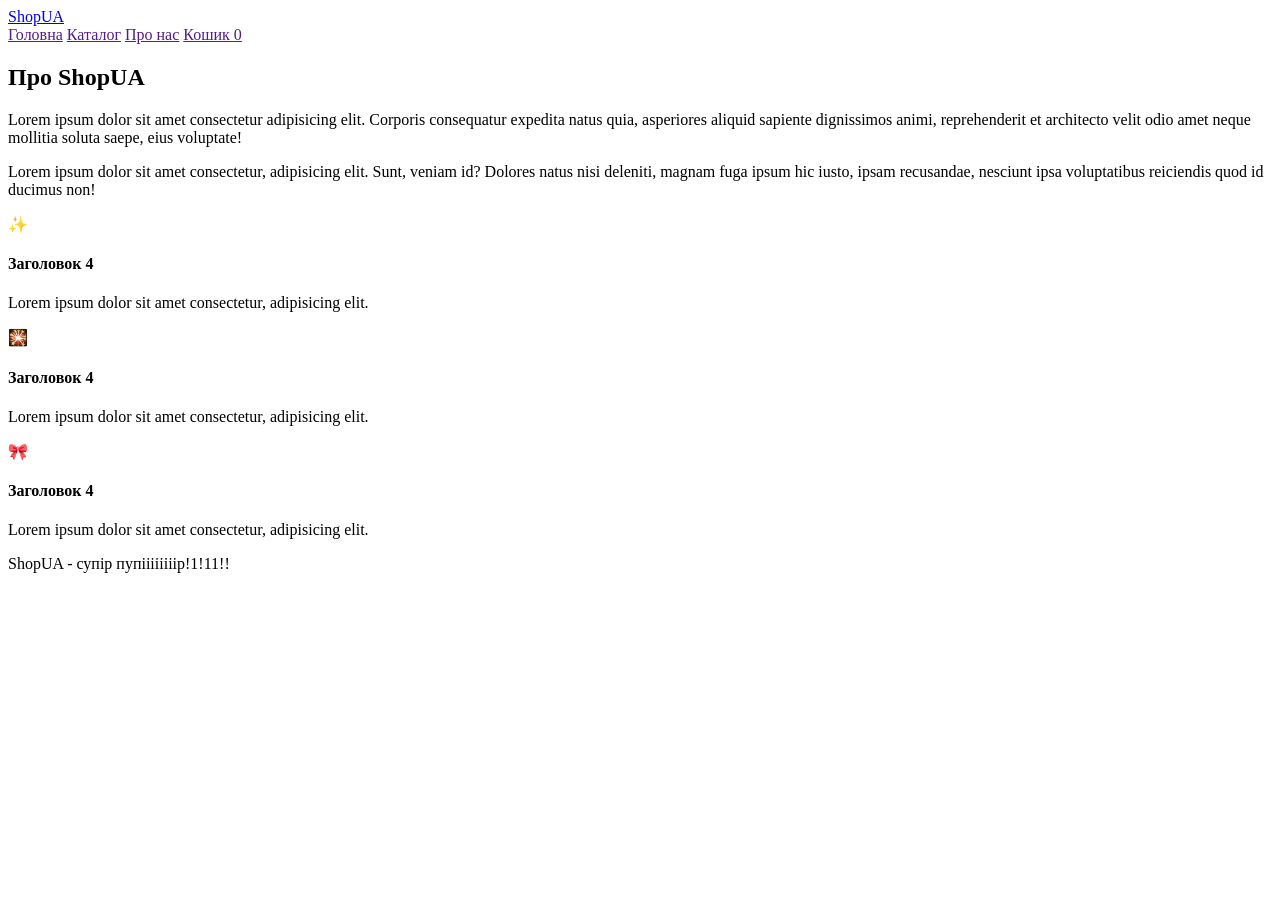
==== about.html @ 00f07f69 "Update about.html" ====
<!DOCTYPE html>
<html lang="en">
<head>
    <meta charset="UTF-8">
    <meta name="viewport" content="width=device-width, initial-scale=1.0">
    <meta http-equiv="X-UA-Compatible" content="ie=edge">
    <title>ShopUA - про нас</title>
    <link rel="stylesheet" href="css/style.css">
</head>
<body>
    <header>
        <div class="header-inner">
            <a class="logo" href="index.html">ShopUA</a>
            <nav>
                <a class="nav-btn active" href="">Головна</a>
                <a class="nav-btn" href="">Каталог</a>
                <a class="nav-btn" href="">Про нас</a>
                <a class="nav-btn" href="">
                    Кошик <span class="cart-count" id="cart-count">0</span>
                </a>
            </nav>
        </div>
    </header>

    <main>
        <div class="about-section">
            <h2>Про ShopUA</h2>
            <p>Lorem ipsum dolor sit amet consectetur adipisicing elit. Corporis consequatur expedita natus quia, asperiores aliquid sapiente dignissimos animi, reprehenderit et architecto velit odio amet neque mollitia soluta saepe, eius voluptate!</p>
            <p>Lorem ipsum dolor sit amet consectetur, adipisicing elit. Sunt, veniam id? Dolores natus nisi deleniti, magnam fuga ipsum hic iusto, ipsam recusandae, nesciunt ipsa voluptatibus reiciendis quod id ducimus non!</p>

            <div class="about-cards">
                <div class="about-card">
                    <div class="icon">✨</div>
                    <h4>Заголовок 4</h4>
                    <p>Lorem ipsum dolor sit amet consectetur, adipisicing elit.</p>
                </div>
                <div class="about-card">
                    <div class="icon">🎇</div>
                    <h4>Заголовок 4</h4>
                    <p>Lorem ipsum dolor sit amet consectetur, adipisicing elit.</p>
                </div>
                <div class="about-card">
                    <div class="icon">🎀</div>
                    <h4>Заголовок 4</h4>
                    <p>Lorem ipsum dolor sit amet consectetur, adipisicing elit.</p>
                </div>
            </div>
        </div>
    </main>

    <footer>ShopUA - супір пупіііііііір!1!11!!</footer>

    <div class="toast" id="toast"></div>

    <script src="js/products.js"></script>
    <script src="js/cart.js"></script>
    <script src="js/utils.js"></script>
</body>
</html>
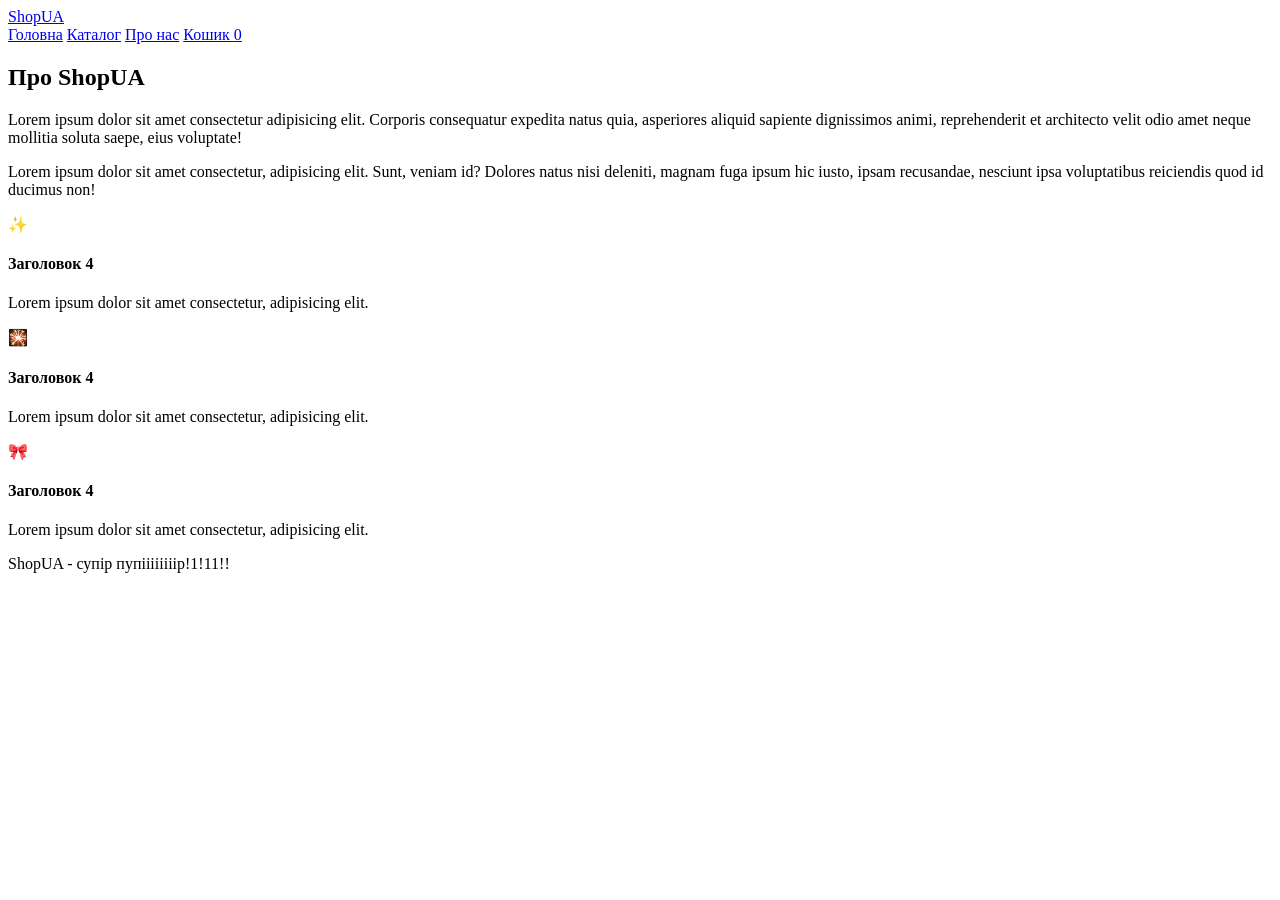
==== commit eed62151: "update header" ====
--- a/about.html
+++ b/about.html
@@ -12,10 +12,10 @@
         <div class="header-inner">
             <a class="logo" href="index.html">ShopUA</a>
             <nav>
-                <a class="nav-btn active" href="">Головна</a>
-                <a class="nav-btn" href="">Каталог</a>
-                <a class="nav-btn" href="">Про нас</a>
-                <a class="nav-btn" href="">
+                <a class="nav-btn active" href="index.html">Головна</a>
+                <a class="nav-btn" href="catalog.html">Каталог</a>
+                <a class="nav-btn" href="about.html">Про нас</a>
+                <a class="nav-btn" href="cart.html">
                     Кошик <span class="cart-count" id="cart-count">0</span>
                 </a>
             </nav>
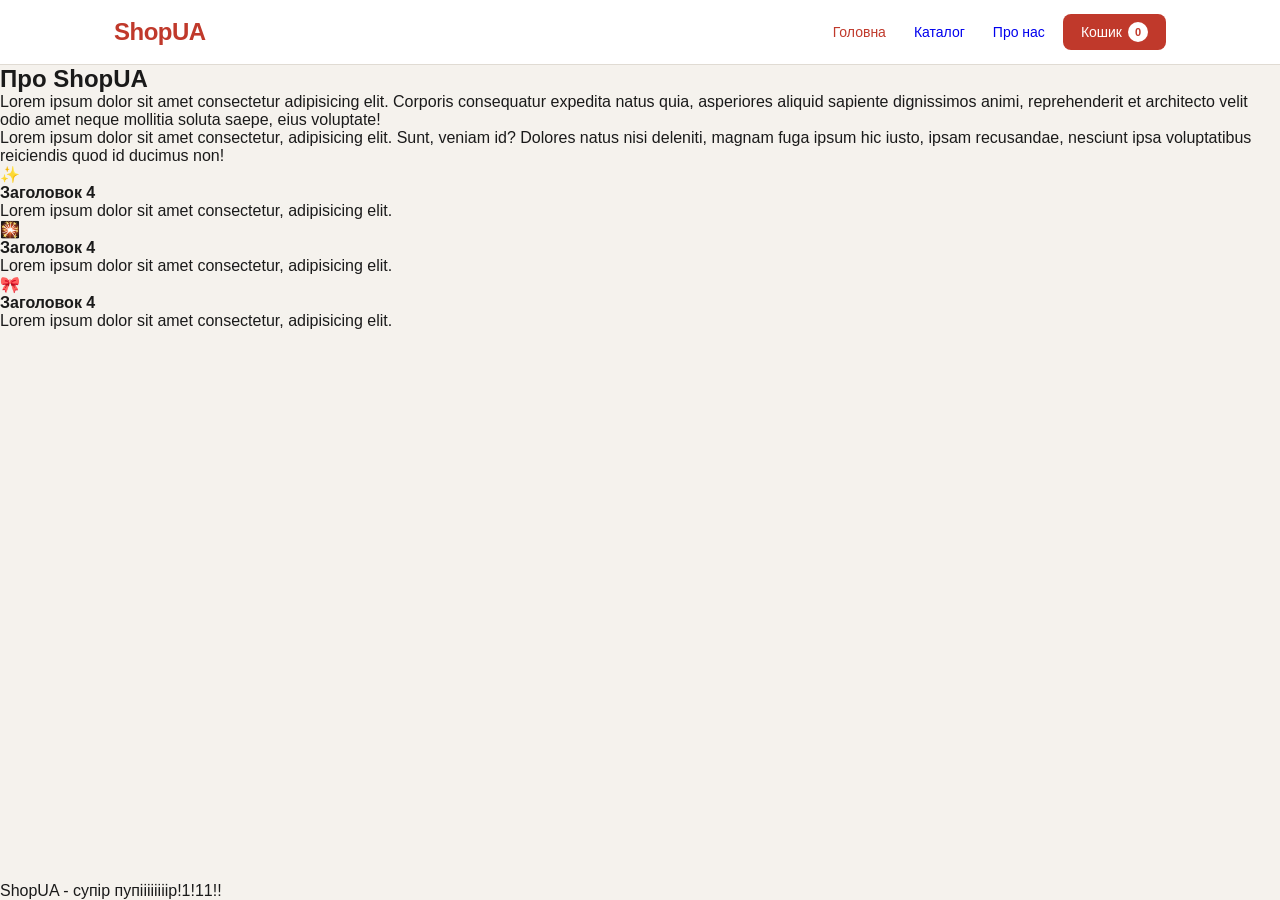
==== commit dbbf46f4: "finish header style" ====
--- a/about.html
+++ b/about.html
@@ -15,7 +15,7 @@
                 <a class="nav-btn active" href="index.html">Головна</a>
                 <a class="nav-btn" href="catalog.html">Каталог</a>
                 <a class="nav-btn" href="about.html">Про нас</a>
-                <a class="nav-btn" href="cart.html">
+                <a class="cart-btn" href="cart.html">
                     Кошик <span class="cart-count" id="cart-count">0</span>
                 </a>
             </nav>
--- a/css/style.css
+++ b/css/style.css
@@ -0,0 +1,121 @@
+:root {
+    --bg: #f5f2ed;
+    --surface: #ffffff;
+    --accent: #c0392b;
+    --accent2: #e8d5b0;
+    --text: #1a1a1a;
+    --muted: #888;
+    --border: #e0dbd3;
+    --radius: 8px;
+    --shadow: 0 2px 12px rgba(0,0,0,0.8);
+}
+
+* {
+    box-sizing: border-box;
+    margin: 0;
+    padding: 0;
+}
+
+body {
+    font-family: sans-serif;
+    background-color: var(--bg);
+    color: var(--text);
+    font-weight: 400;
+    min-height: 100vh;
+    display: flex;
+    flex-direction: column;
+}
+
+main {
+    flex: 1;
+}
+
+header {
+    background-color: var(--surface);
+    border-bottom: 1px solid var(--border);
+    position: sticky;
+    top: 0;
+    z-index: 100;
+}
+
+.header-inner {
+    max-width: 1100px;
+    margin: 0 auto;
+    padding: 0px 24px;
+    height: 64px;
+    display: flex;
+    align-items: center;
+    justify-content: space-between;
+}
+
+.logo {
+    font-family: 'Segoe UI', Tahoma, Geneva, Verdana, sans-serif;
+    font-size: 24px;
+    font-weight: bold;
+    color: var(--accent);
+    text-decoration: none;
+    letter-spacing: -0.5px;
+}
+
+nav {
+    display: flex;
+    gap: 8px;
+    align-items: center;
+}
+
+.nav-btn {
+    background-color: none;
+    border: none;
+    cursor: pointer;
+    font-family: 'Segoe UI', Tahoma, Geneva, Verdana, sans-serif;
+    font-size: 14px;
+    font-weight: 500;
+    padding: 8px 10px;
+    border-radius: var(--radius);
+    text-decoration: none;
+    display: inline-flex;
+    align-items: center;
+    transition: background-color 0.2s;
+}
+
+.nav-btn:hover {
+    background-color: var(--bg);
+}
+
+.nav-btn.active {
+    color: var(--accent);
+}
+
+.cart-btn {
+    background-color: var(--accent);
+    color: #fff;
+    border: none;
+    cursor: pointer;
+    font-family: 'Segoe UI', Tahoma, Geneva, Verdana, sans-serif;
+    font-size: 14px;
+    font-weight: 500;
+    padding: 8px 18px;
+    border-radius: var(--radius);
+    text-decoration: none;
+    display: inline-flex;
+    align-items: center;
+    gap: 6px;
+    transition: opacity 0.2s;
+}
+
+.cart-btn:hover {
+    opacity: 0.85s;
+}
+
+.cart-count {
+    background-color: #fff;
+    color: var(--accent);
+    border-radius: 50%;
+    width: 20px;
+    height: 20px;
+    font-size: 11px;
+    font-weight: 700;
+    display: inline-flex;
+    align-items: center;
+    justify-content: center;
+}
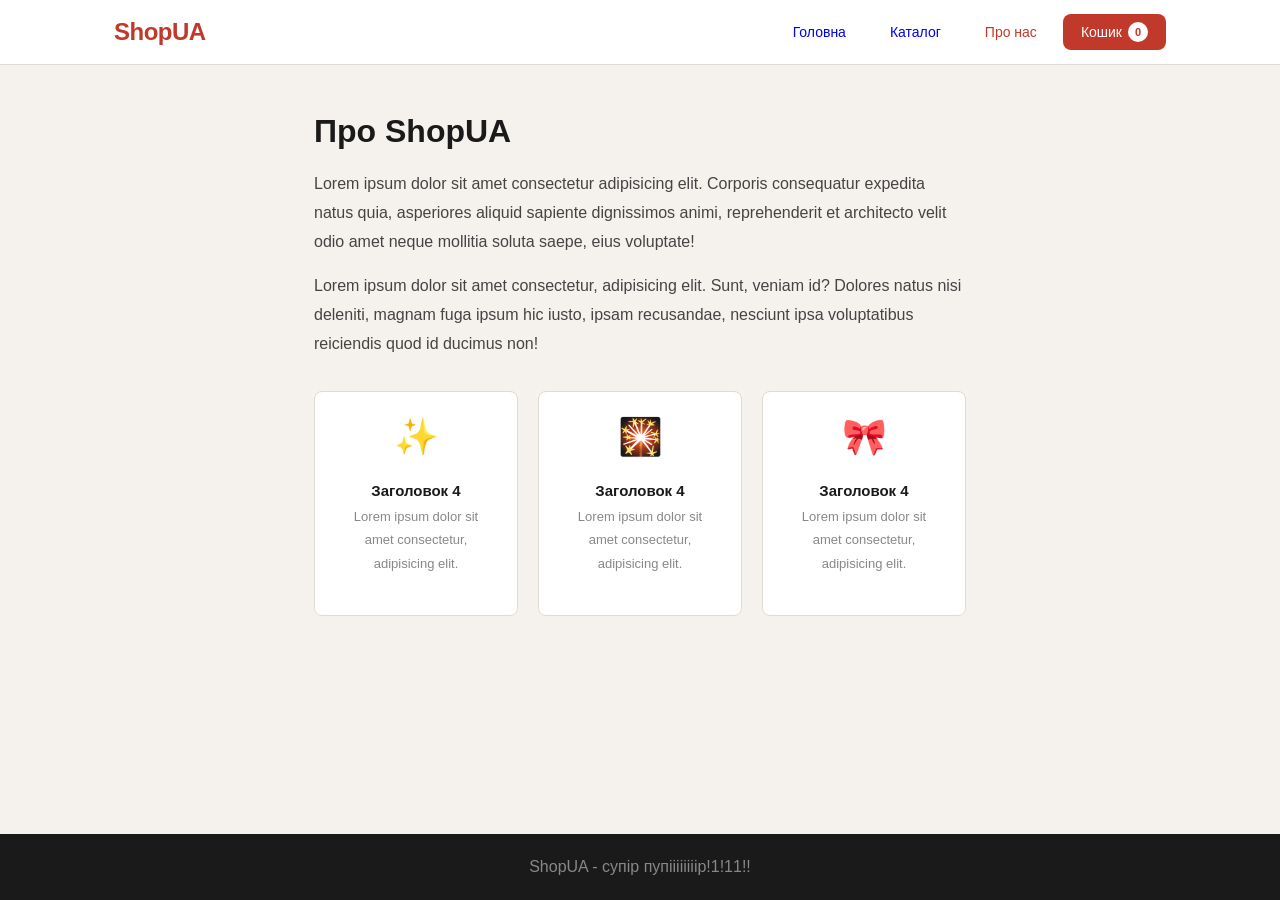
==== commit b8a03c67: "cosmetic change" ====
--- a/about.html
+++ b/about.html
@@ -12,9 +12,9 @@
         <div class="header-inner">
             <a class="logo" href="index.html">ShopUA</a>
             <nav>
-                <a class="nav-btn active" href="index.html">Головна</a>
+                <a class="nav-btn" href="index.html">Головна</a>
                 <a class="nav-btn" href="catalog.html">Каталог</a>
-                <a class="nav-btn" href="about.html">Про нас</a>
+                <a class="nav-btn active" href="about.html">Про нас</a>
                 <a class="cart-btn" href="cart.html">
                     Кошик <span class="cart-count" id="cart-count">0</span>
                 </a>
--- a/css/style.css
+++ b/css/style.css
@@ -7,7 +7,7 @@
     --muted: #888;
     --border: #e0dbd3;
     --radius: 8px;
-    --shadow: 0 2px 12px rgba(0,0,0,0.8);
+    --shadow: 0 2px 12px rgba(0,0,0,0.08);
 }
 
 * {
@@ -70,7 +70,7 @@
     font-family: 'Segoe UI', Tahoma, Geneva, Verdana, sans-serif;
     font-size: 14px;
     font-weight: 500;
-    padding: 8px 10px;
+    padding: 8px 18px;
     border-radius: var(--radius);
     text-decoration: none;
     display: inline-flex;
@@ -118,4 +118,218 @@
     display: inline-flex;
     align-items: center;
     justify-content: center;
-}+}
+
+.products-grid {
+    display: grid;
+    gap: 24px;
+    grid-template-columns: repeat(auto-fill, minmax(240px, 1fr));
+}
+
+.product-card {
+    background-color: var(--surface);
+    border: 1px solid var(--border);
+    border-radius: var(--radius);
+    overflow: hidden;
+    box-shadow: var(--shadow);
+    text-decoration: none;
+    color: var(--text);
+    display: block;
+    transition: transform 0.2s, box-shadow 0.2s;
+}
+
+.product-card:hover {
+    transform: translateY(-4px);
+    box-shadow: 0 8px 24px rgba(0,0,0,0.12);
+}
+
+.product-img {
+    width: 100%;
+    height: 200px;
+    display: flex;
+    align-items: center;
+    justify-content: center;
+    font-size: 64px;
+    background-color: var(--bg);
+}
+
+.product-info {
+    padding: 20px;
+}
+
+.product-name {
+    font-weight: bold;
+    font-size: 16px;
+    margin-bottom: 5px;
+}
+
+.product-category {
+    font-size: 12px;
+    color: var(--muted);
+    margin-bottom: 12px;
+}
+
+.product-footer {
+    display: flex;
+    align-items: center;
+    justify-content: space-between;
+}
+
+.product-price {
+    font-family: 'Segoe UI', Tahoma, Geneva, Verdana, sans-serif;
+    font-size: 20px;
+    color: var(--accent);
+}
+
+.btn-add {
+    background-color: var(--accent);
+    color: #fff;
+    border: none;
+    cursor: pointer;
+    font-size: 14px;
+    padding: 7px 14px;
+    border-radius: var(--radius);
+    transition: opacity 0.2s, transform 0.15s;
+}
+
+.btn-add:hover {
+    opacity: 0.85;
+    transform: scale(1.05);
+}
+
+.btn-add:active {
+    transform: scale(0.97);
+}
+
+.hero {
+    background: linear-gradient(135deg, #2c1a0e 0%, var(--accent) 100%);
+    color: #fff;
+    padding: 80px 24px;
+    text-align: center;
+}
+
+.hero h1 {
+    font-size: 64px;
+    font-weight: bold;
+    margin-bottom: 15px;
+}
+
+.hero p {
+    font-size: 14px;
+    opacity: 0.75;
+    margin-bottom: 35px;
+}
+
+.btn-primary {
+    background-color: var(--accent);
+    color: #fff;
+    border: none;
+    cursor: pointer;
+    font-size: 18px;
+    padding: 14px 28px;
+    border-radius: var(--radius);
+    transition: opacity 0.2s, transform 0.15s;
+    text-decoration: none;
+}
+
+.btn-primary:hover {
+    opacity: 0.85;
+    transform: scale(1.05);
+}
+
+.btn-primary:active {
+    transform: scale(0.97);
+}
+
+.section {
+    max-width: 1100px;
+    margin: 0 auto;
+    padding: 48px 24px;
+}
+
+.section-title {
+    font-size: 28px;
+    margin-bottom: 32px;
+    padding-bottom: 12px;
+    border-bottom: 2px solid var(--accent2);
+}
+
+footer {
+    background-color: #1a1a1a;
+    color: #888;
+    text-align: center;
+    padding: 24px;
+}
+
+.categories {
+    display: flex;
+    gap: 12px;
+    flex-wrap: wrap;
+    margin-bottom: 32px;
+}
+
+.cat-btn {
+  background: var(--surface);
+  border: 1px solid var(--border);
+  cursor: pointer;
+  font-family: 'Fira Sans', sans-serif;
+  font-size: 14px;
+  padding: 8px 18px;
+  border-radius: 20px;
+  transition: all 0.2s;
+}
+.cat-btn:hover, .cat-btn.active {
+  background: var(--accent);
+  color: #fff;
+  border-color: var(--accent);
+}
+
+.about-section {
+    max-width: 700px;
+    margin: 0 auto;
+    padding: 48px 24px;
+}
+
+.about-section h2 {
+    font-size: 32px;
+    margin-bottom: 20px;
+}
+
+.about-section p {
+    font-size: 16px;
+    line-height: 1.8;
+    color: #444;
+    margin-bottom: 16px;
+}
+
+.about-cards {
+    display: grid;
+    grid-template-columns: repeat(3, 1fr);
+    gap: 20px;
+    margin-top: 32px;
+}
+
+.about-card .icon {
+    font-size: 36px;
+    margin-bottom: 24px;
+}
+
+.about-card h4 {
+    font-size: 15px;
+    font-weight: bold;
+    margin-bottom: 6px;
+}
+
+.about-card p {
+    font-size: 13px;
+    color: var(--muted);
+}
+
+.about-card {
+    background: var(--surface);
+    border: 1px solid var(--border);
+    border-radius: var(--radius);
+    padding: 24px;
+    text-align: center;
+}
+
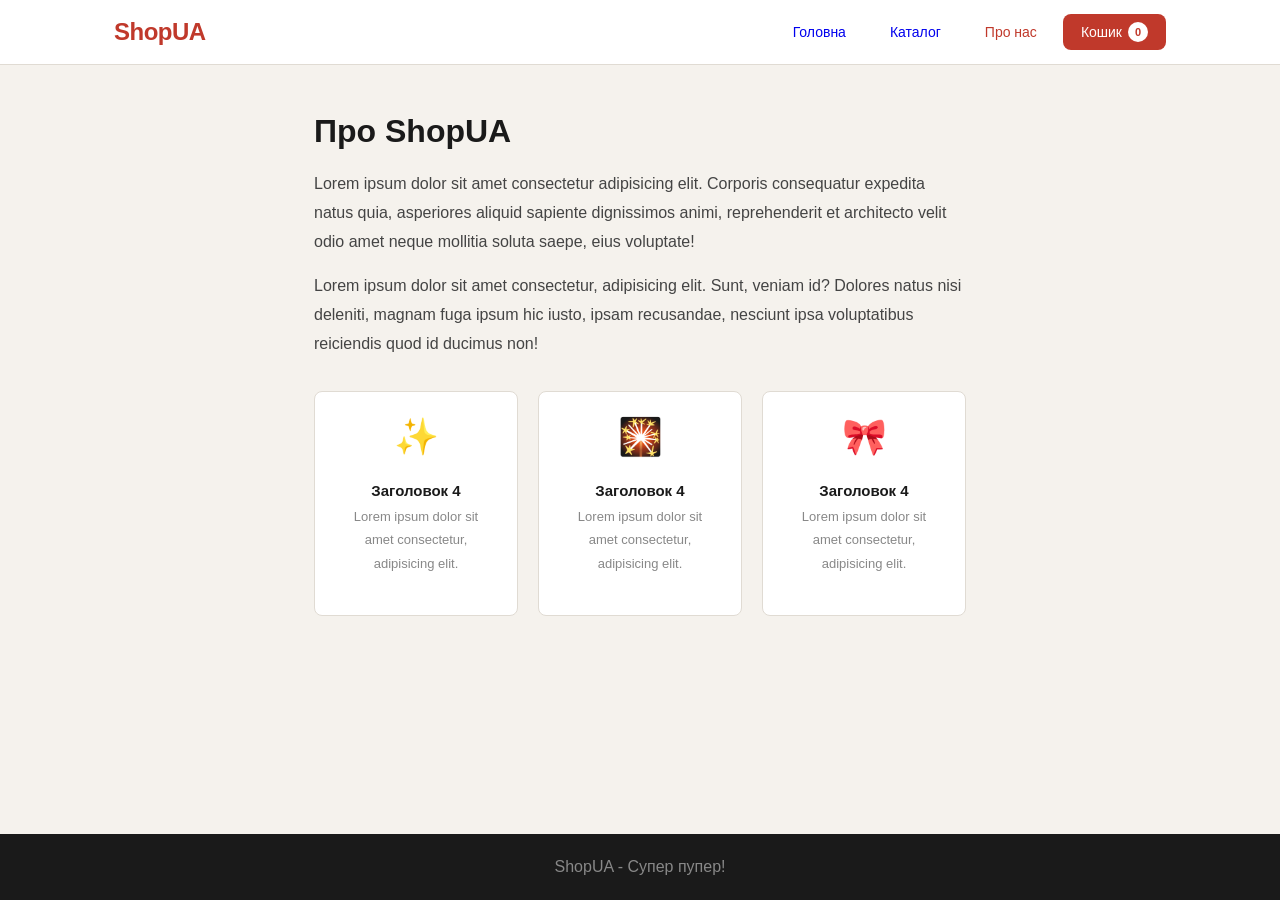
==== commit 2ce690c6: "change" ====
--- a/about.html
+++ b/about.html
@@ -48,7 +48,7 @@
         </div>
     </main>
 
-    <footer>ShopUA - супір пупіііііііір!1!11!!</footer>
+    <footer>ShopUA - Супер пупер!</footer>
 
     <div class="toast" id="toast"></div>
 
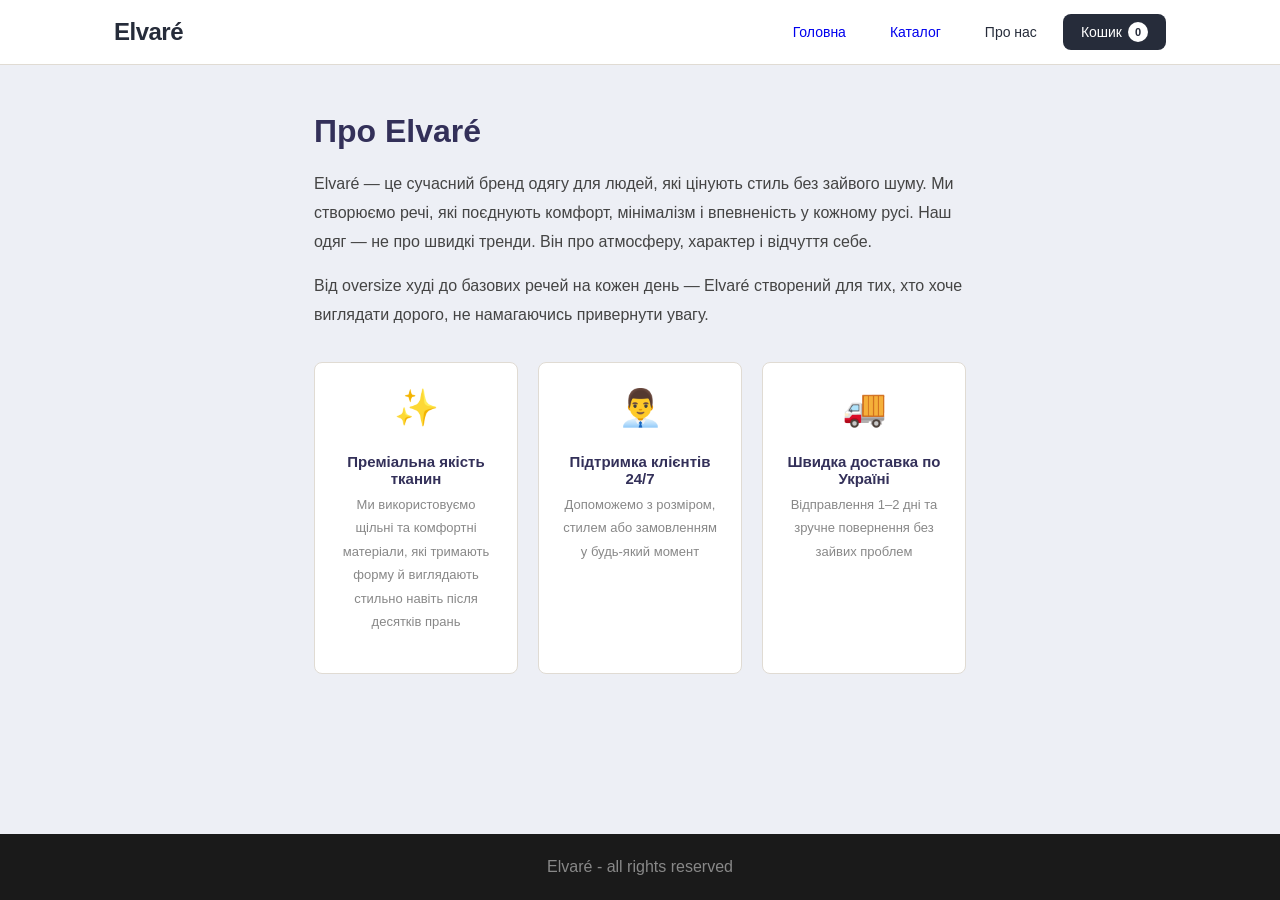
==== commit 9f0d2538: "change text" ====
--- a/about.html
+++ b/about.html
@@ -10,7 +10,7 @@
 <body>
     <header>
         <div class="header-inner">
-            <a class="logo" href="index.html">ShopUA</a>
+            <a class="logo" href="index.html">Elvaré</a>
             <nav>
                 <a class="nav-btn" href="index.html">Головна</a>
                 <a class="nav-btn" href="catalog.html">Каталог</a>
@@ -24,36 +24,41 @@
 
     <main>
         <div class="about-section">
-            <h2>Про ShopUA</h2>
-            <p>Lorem ipsum dolor sit amet consectetur adipisicing elit. Corporis consequatur expedita natus quia, asperiores aliquid sapiente dignissimos animi, reprehenderit et architecto velit odio amet neque mollitia soluta saepe, eius voluptate!</p>
-            <p>Lorem ipsum dolor sit amet consectetur, adipisicing elit. Sunt, veniam id? Dolores natus nisi deleniti, magnam fuga ipsum hic iusto, ipsam recusandae, nesciunt ipsa voluptatibus reiciendis quod id ducimus non!</p>
+            <h2>Про Elvaré</h2>
+            <p>Elvaré — це сучасний бренд одягу для людей, які цінують стиль без зайвого шуму.
+                Ми створюємо речі, які поєднують комфорт, мінімалізм і впевненість у кожному русі.
+                Наш одяг — не про швидкі тренди. Він про атмосферу, характер і відчуття себе.</p>
+            <p>Від oversize худі до базових речей на кожен день — Elvaré створений для тих, хто хоче виглядати дорого, не намагаючись привернути увагу.</p>
 
             <div class="about-cards">
                 <div class="about-card">
                     <div class="icon">✨</div>
-                    <h4>Заголовок 4</h4>
-                    <p>Lorem ipsum dolor sit amet consectetur, adipisicing elit.</p>
+                    <h4>Преміальна якість тканин</h4>
+                    <p>Ми використовуємо щільні та комфортні матеріали, які тримають форму й виглядають стильно навіть після десятків прань</p>
                 </div>
                 <div class="about-card">
-                    <div class="icon">🎇</div>
-                    <h4>Заголовок 4</h4>
-                    <p>Lorem ipsum dolor sit amet consectetur, adipisicing elit.</p>
+                    <div class="icon">👨‍💼</div>
+                    <h4>Підтримка клієнтів 24/7</h4>
+                    <p>Допоможемо з розміром, стилем або замовленням у будь-який момент</p>
                 </div>
                 <div class="about-card">
-                    <div class="icon">🎀</div>
-                    <h4>Заголовок 4</h4>
-                    <p>Lorem ipsum dolor sit amet consectetur, adipisicing elit.</p>
+                    <div class="icon">🚚</div>
+                    <h4>Швидка доставка по Україні</h4>
+                    <p>Відправлення 1–2 дні та зручне повернення без зайвих проблем</p>
                 </div>
             </div>
         </div>
     </main>
 
-    <footer>ShopUA - Супер пупер!</footer>
+    <footer>Elvaré - all rights reserved</footer>
 
     <div class="toast" id="toast"></div>
 
     <script src="js/products.js"></script>
     <script src="js/cart.js"></script>
     <script src="js/utils.js"></script>
+    <script>
+            updateCartCount();
+    </script>
 </body>
 </html>
--- a/css/style.css
+++ b/css/style.css
@@ -1,9 +1,9 @@
 :root {
-    --bg: #f5f2ed;
+    --bg: #edeff5;
     --surface: #ffffff;
-    --accent: #c0392b;
-    --accent2: #e8d5b0;
-    --text: #1a1a1a;
+    --accent: #262c3a;
+    --accent2: #bbc0cfc2;
+    --text: #333059;
     --muted: #888;
     --border: #e0dbd3;
     --radius: 8px;
@@ -202,13 +202,14 @@
 }
 
 .hero {
-    background: linear-gradient(135deg, #2c1a0e 0%, var(--accent) 100%);
+    background: linear-gradient(135deg, #8774a5 0%, var(--accent) 100%);
     color: #fff;
     padding: 80px 24px;
     text-align: center;
 }
 
 .hero h1 {
+    font-family: Great Vibes;
     font-size: 64px;
     font-weight: bold;
     margin-bottom: 15px;
@@ -333,3 +334,137 @@
     text-align: center;
 }
 
+.cart-empty {
+    text-align: center;
+    padding: 80px 0;
+    color: var(--muted);
+}
+
+.cart-empty .empty-icon {
+    font-size: 64px;
+    margin-bottom: 16px;
+}
+
+.cart-summary {
+    background: var(--surface);
+    border: 1px solid var(--border);
+    border-radius: var(--radius);
+    padding: 24px;
+    margin-top: 24px;
+}
+
+.summary-row {
+    display: flex;
+    justify-content: space-between;
+    font-size: 15px;
+    margin-bottom: 10px;
+}
+
+.summary-row.total {
+    font-size: 18px;
+    font-weight: bold;
+    border-top: 1px solid var(--border);
+    padding-top: 12px;
+    margin-top: 8px;
+}
+
+.cart-item {
+    background: var(--surface);
+    border: 1px solid var(--border);
+    border-radius: var(--radius);
+    padding: 16px;
+    display: flex;
+    align-items: center;
+    gap: 16px;
+    margin-bottom: 12px;
+    animation: fadeIn 0.25s ease;
+}
+
+@keyframes fadeIn {
+    from {
+        opacity: 0;
+        transform: translateY(6px);
+    }
+    to {
+        opacity: 1;
+        transform: translateY(0px);
+    }
+}
+
+.cart-item-img {
+    font-size: 40px;
+    width: 64px;
+    height: 64px;
+    background: var(--bg);
+    border-radius: var(--radius);
+    display: flex;
+    align-items: center;
+    justify-content: center;
+    flex-shrink: 0;
+}
+
+.cart-item-info {
+    flex: 1;
+}
+
+.cart-item-name {
+    font-weight: bold;
+    font-size: 15px;
+}
+
+.cart-item-price {
+    font-size: 13px;
+    color: var(--muted);
+    margin-top: 2px;
+}
+
+.cart-item-right {
+    display: flex;
+    align-items: center;
+    gap: 16px;
+}
+
+.cart-item-total {
+    font-size: 18px;
+    color: var(--accent);
+    min-width: 72px;
+    text-align: right;
+}
+
+.remove-btn {
+    background: none;
+    border: none;
+    cursor: pointer;
+    font-size: 18px;
+    color: var(--muted);
+    padding: 4px;
+    transition: color 0.15s;
+}
+
+.remove-btn:hover {
+    color: var(--accent);
+}
+
+.toast {
+    position: fixed;
+    bottom: 24px;
+    right: 24px;
+    background: #222;
+    color: #fff;
+    padding: 12px 20px;
+    border-radius: var(--radius);
+    opacity: 0;
+    transform: translateY(12px);
+    pointer-events: none;
+    transition: all 0.3s;
+    z-index: 100;
+}
+
+.toast.show {
+    opacity: 1;
+    transform: translateY(0px);
+}
+
+<style>
+@import url('https://fonts.googleapis.com/css2?family=Great+Vibes&display=swap');
+</style>
